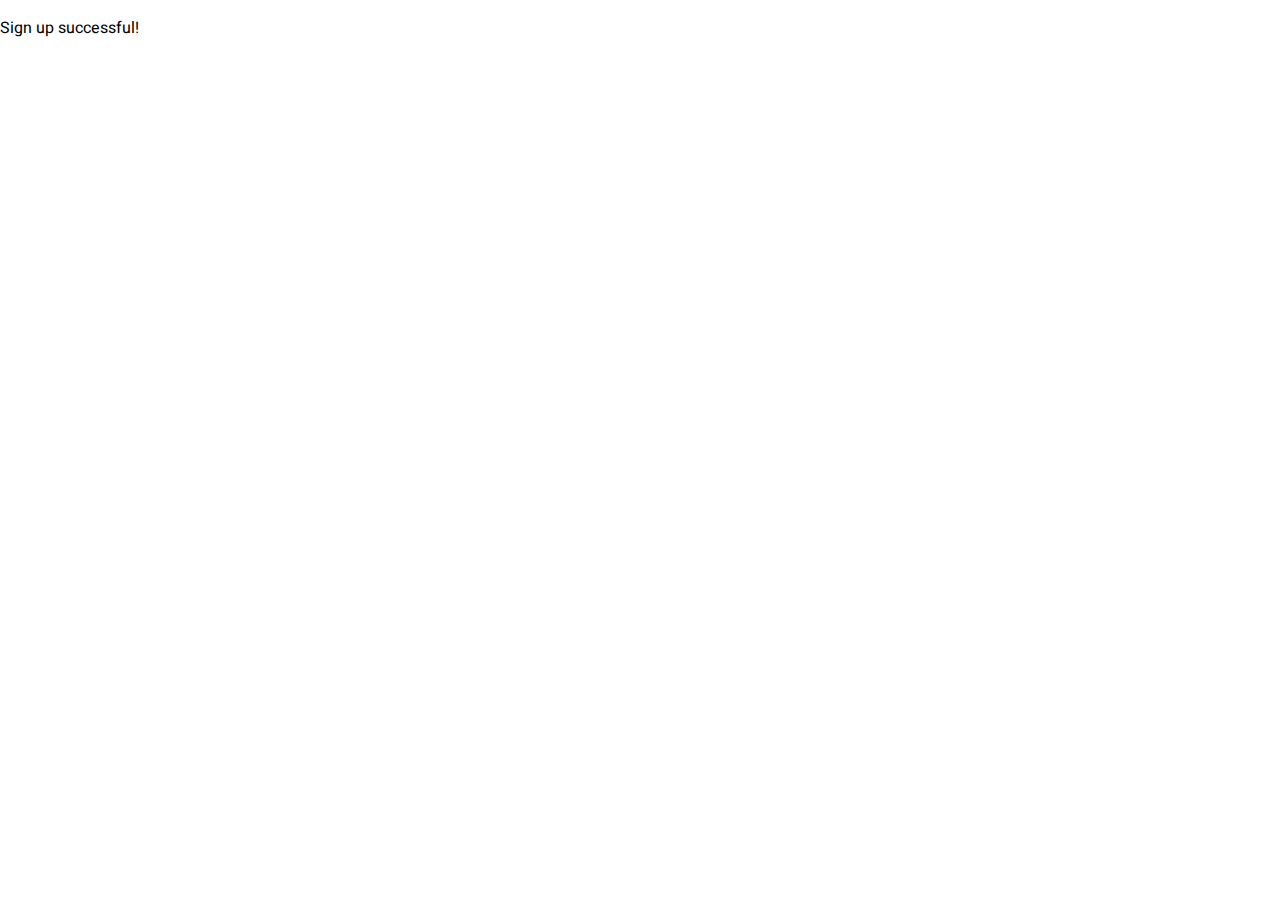
==== success.html @ 63cdbc8a "framework of success page" ====
<!DOCTYPE html>
<html lang="en">
<head>
    <meta charset="UTF-8">
    <meta name="viewport" content="width=device-width, initial-scale=1.0">
    <title>Sign-up successful</title>
    <link rel="stylesheet" href="./styles.css">
    <link rel="stylesheet" href="./static/Ubuntu-Regular.ttf">
</head>
<body id="success-body">
    <div id="success-text">
        <p>Sign up successful!</p>
    </div>
</body>
</html>
---- styles.css ----
*{
    font-family: "Heebo-Regular", "Ubuntu", "monospace";
}

:root{
    --blue: #22A7F0;
    --dark: #1D2228;
    --light: #F9F9F9;
    --red: #ff3f3f;
}

@font-face {
    font-family: "Heebo-Regular";
    src: url("./static/Heebo-Regular.ttf");
}

@font-face {
    font-family: "Heebo-Light";
    src: url("./static/Heebo-Light.ttf");
}

@font-face {
    font-family: "Ubuntu";
    src: url("./static/Ubuntu-Regular.ttf");
}

body{
    display: grid;
    column-gap: 0px;
    grid-template-columns: 30vw 70vw;
    height: 100vh;
    overflow: hidden;
    margin: 0;
}

body #graphics-section, body #form-section{
    padding: 30px;
}

#graphics-section{
    background-color: var(--blue);
}

#graphics-section #img-container{
    text-align: center;
    padding: 30px 10px 10px;
}

#graphics-section #img-container img{
    height: 400px;
}

#graphics-section div p{
    text-align: center;
    font-size: 25px;
    color: var(--dark);
}

#form-section{
    background-color: var(--dark);
    color: var(--light);
}

#form-section h1{
    text-align: center;
    padding-top: 40px;
}

#form-section form{
    display: grid;
    grid-template-columns: 50% 50%;
    row-gap: 20px;
    width: 650px;
    margin: auto;
}

#form-section form .input-container{
    padding: 5px 20px;
}

#form-section form .input-container label{
    font-size: 15px;
    text-transform: uppercase;
}

#form-section form .input-container input{
    display: block;
    width: 250px;
    border-radius: 5px;
    border: 1px solid #E5E7EB;
}

#form-section form .input-container input:focus{
    border: 1px solid var(--blue);
    outline: none;
}

#form-section form .input-container .error-message{
    font-size: 12px;
    height: 15px;
}

#form-section form .input-container input:invalid+.error-message{
    color: var(--red);
}

#form-section button{
    background-color: var(--blue);
    background-image: linear-gradient(to right, white 50%, var(--blue) 50%);
    background-size: 200%;
    background-position: right;
    transition: background-position 0.7s, color 0.7s;
    margin: 25px;
    border-radius: 5px;
    border: solid var(--blue);
    color: var(--dark);
    padding: 8px 24px;
    font-size: 16px;
}

#form-section button:hover{
    background-position: left;
    color: var(--blue);
}

#form-section #login-text p a{
    color: var(--blue);
}
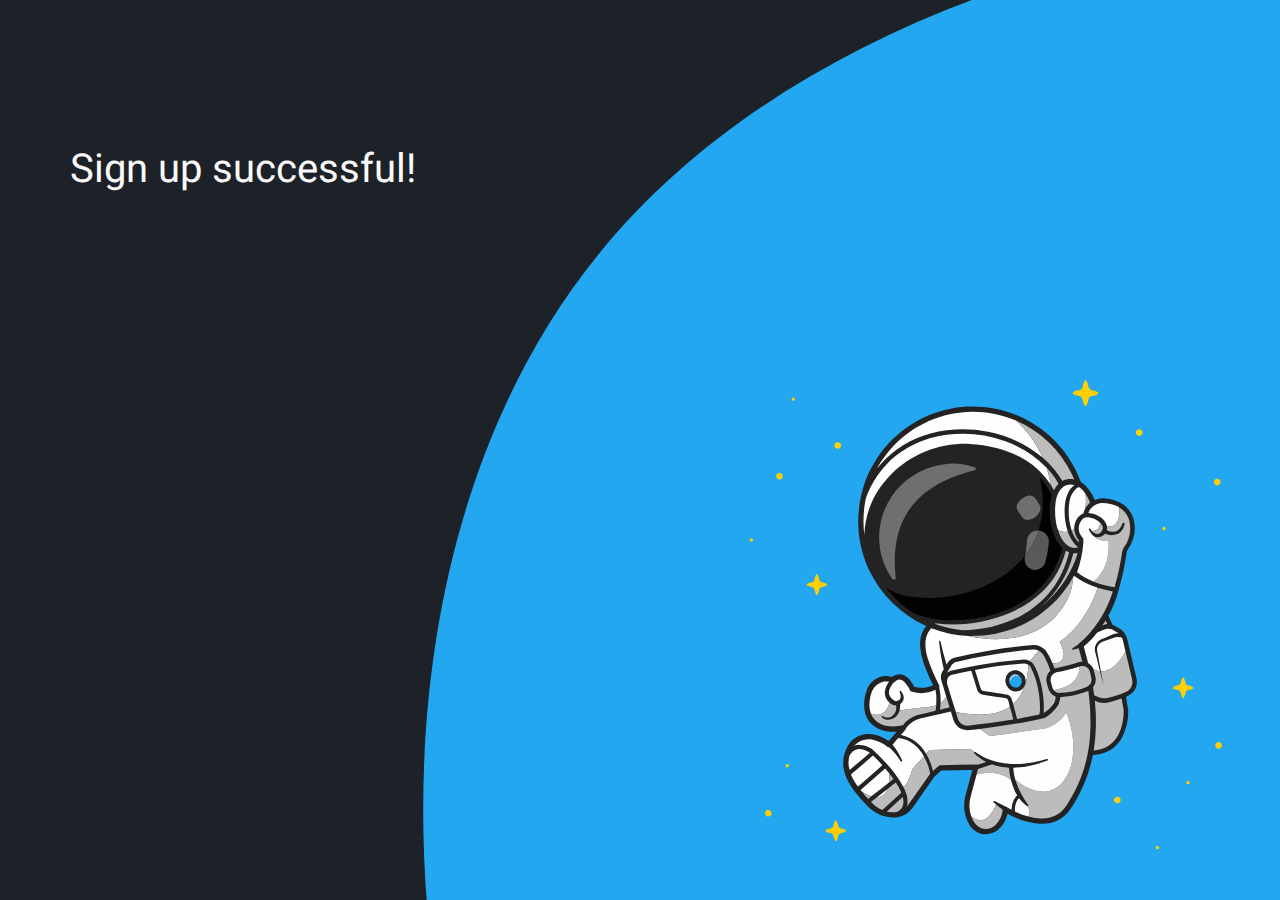
==== commit e32af454: "adding favicon to success page" ====
--- a/success.html
+++ b/success.html
@@ -6,6 +6,7 @@
     <title>Sign-up successful</title>
     <link rel="stylesheet" href="./styles.css">
     <link rel="stylesheet" href="./static/Ubuntu-Regular.ttf">
+    <link rel="icon" type="image/x-icon" href="./static/planet.svg">
 </head>
 <body id="success-body">
     <div id="success-text">
--- a/styles.css
+++ b/styles.css
@@ -24,36 +24,53 @@
     src: url("./static/Ubuntu-Regular.ttf");
 }
 
-body{
-    display: grid;
-    column-gap: 0px;
-    grid-template-columns: 30vw 70vw;
+/* INDEX.HTML STYLES */
+
+#index-body{
     height: 100vh;
-    overflow: hidden;
     margin: 0;
 }
 
-body #graphics-section, body #form-section{
+@media screen and (min-width: 768px){
+    #index-body{
+        overflow: hidden;
+    }
+}
+
+#graphics-section{
+    display: none;
+}
+
+@media screen and (min-width: 992px) {
+    #index-body{
+        display: grid;
+        column-gap: 0px;
+        grid-template-columns: 30vw 70vw;
+    }
+
+    #graphics-section{
+        display: block;
+        background-color: var(--blue);
+    }
+    
+    #graphics-section #img-container{
+        text-align: center;
+        padding: 30px 10px 10px;
+    }
+    
+    #graphics-section #img-container img{
+        height: 400px;
+    }
+    
+    #graphics-section div p{
+        text-align: center;
+        font-size: 25px;
+        color: var(--dark);
+    }
+}
+
+#index-body #graphics-section, #index-body #form-section{
     padding: 30px;
-}
-
-#graphics-section{
-    background-color: var(--blue);
-}
-
-#graphics-section #img-container{
-    text-align: center;
-    padding: 30px 10px 10px;
-}
-
-#graphics-section #img-container img{
-    height: 400px;
-}
-
-#graphics-section div p{
-    text-align: center;
-    font-size: 25px;
-    color: var(--dark);
 }
 
 #form-section{
@@ -68,10 +85,18 @@
 
 #form-section form{
     display: grid;
-    grid-template-columns: 50% 50%;
-    row-gap: 20px;
-    width: 650px;
+    grid-template-columns: auto;
+    width: max-content;
     margin: auto;
+}
+
+@media screen and (min-width: 768px){
+    #form-section form{
+        grid-template-columns: 50% 50%;
+        row-gap: 20px;
+        width: 650px;
+        margin: auto;
+    }
 }
 
 #form-section form .input-container{
@@ -90,6 +115,18 @@
     border: 1px solid #E5E7EB;
 }
 
+@media screen and (min-width: 600px){
+    #form-section form .input-container input{
+        width: 450px;
+    }
+}
+
+@media screen and (min-width: 768px){
+    #form-section form .input-container input{
+        width: 250px;
+    }
+}
+
 #form-section form .input-container input:focus{
     border: 1px solid var(--blue);
     outline: none;
@@ -109,7 +146,7 @@
     background-image: linear-gradient(to right, white 50%, var(--blue) 50%);
     background-size: 200%;
     background-position: right;
-    transition: background-position 0.7s, color 0.7s;
+    transition: background-position 0.5s, color 0.5s;
     margin: 25px;
     border-radius: 5px;
     border: solid var(--blue);
@@ -123,6 +160,45 @@
     color: var(--blue);
 }
 
+#form-section #login-text p{
+    margin: 16px 25px;
+}
+
 #form-section #login-text p a{
     color: var(--blue);
-}+}
+
+/* SUCCESS.HTML STYLES */
+#success-body{
+    background-color: var(--dark);
+    background-image: url(./static/success-astronaut.svg), url(./static/blob.svg);
+    background-repeat: no-repeat;
+    background-size: 450px, cover;
+    background-position: right 50% bottom 50%, left 0px top 0px;
+    height: 100vh;
+    overflow: hidden;
+    margin: 0;
+}
+
+@media screen and (min-width: 600px){
+    #success-body{
+        background-size: 600px, cover;
+        background-position: right -10px bottom -20px, left 0px top 0px;
+    }
+}
+
+#success-body #success-text{
+    padding: 10px 50px;
+}
+
+@media screen and (min-width: 992px){
+    #success-body #success-text{
+        padding: 100px 70px;
+    }
+}
+
+
+#success-body #success-text p{
+    color: var(--light);
+    font-size: 40px;
+}
